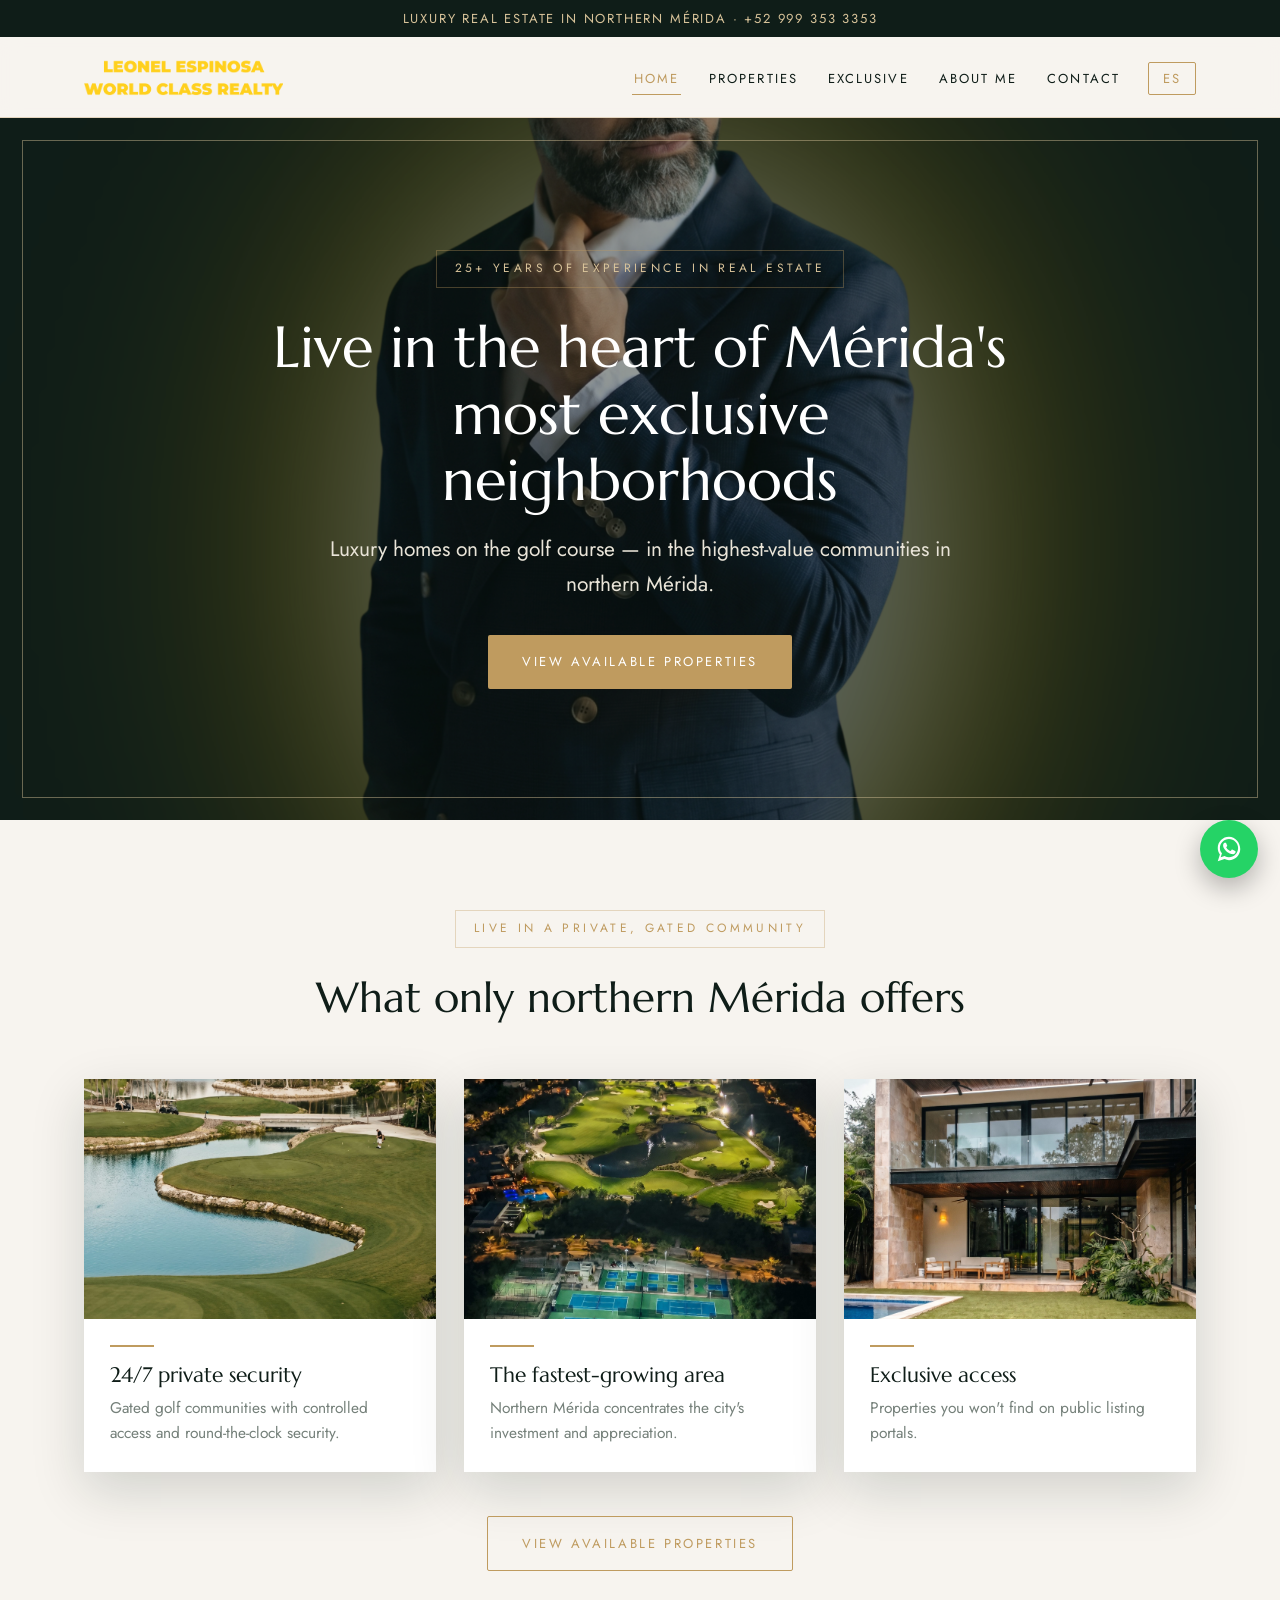
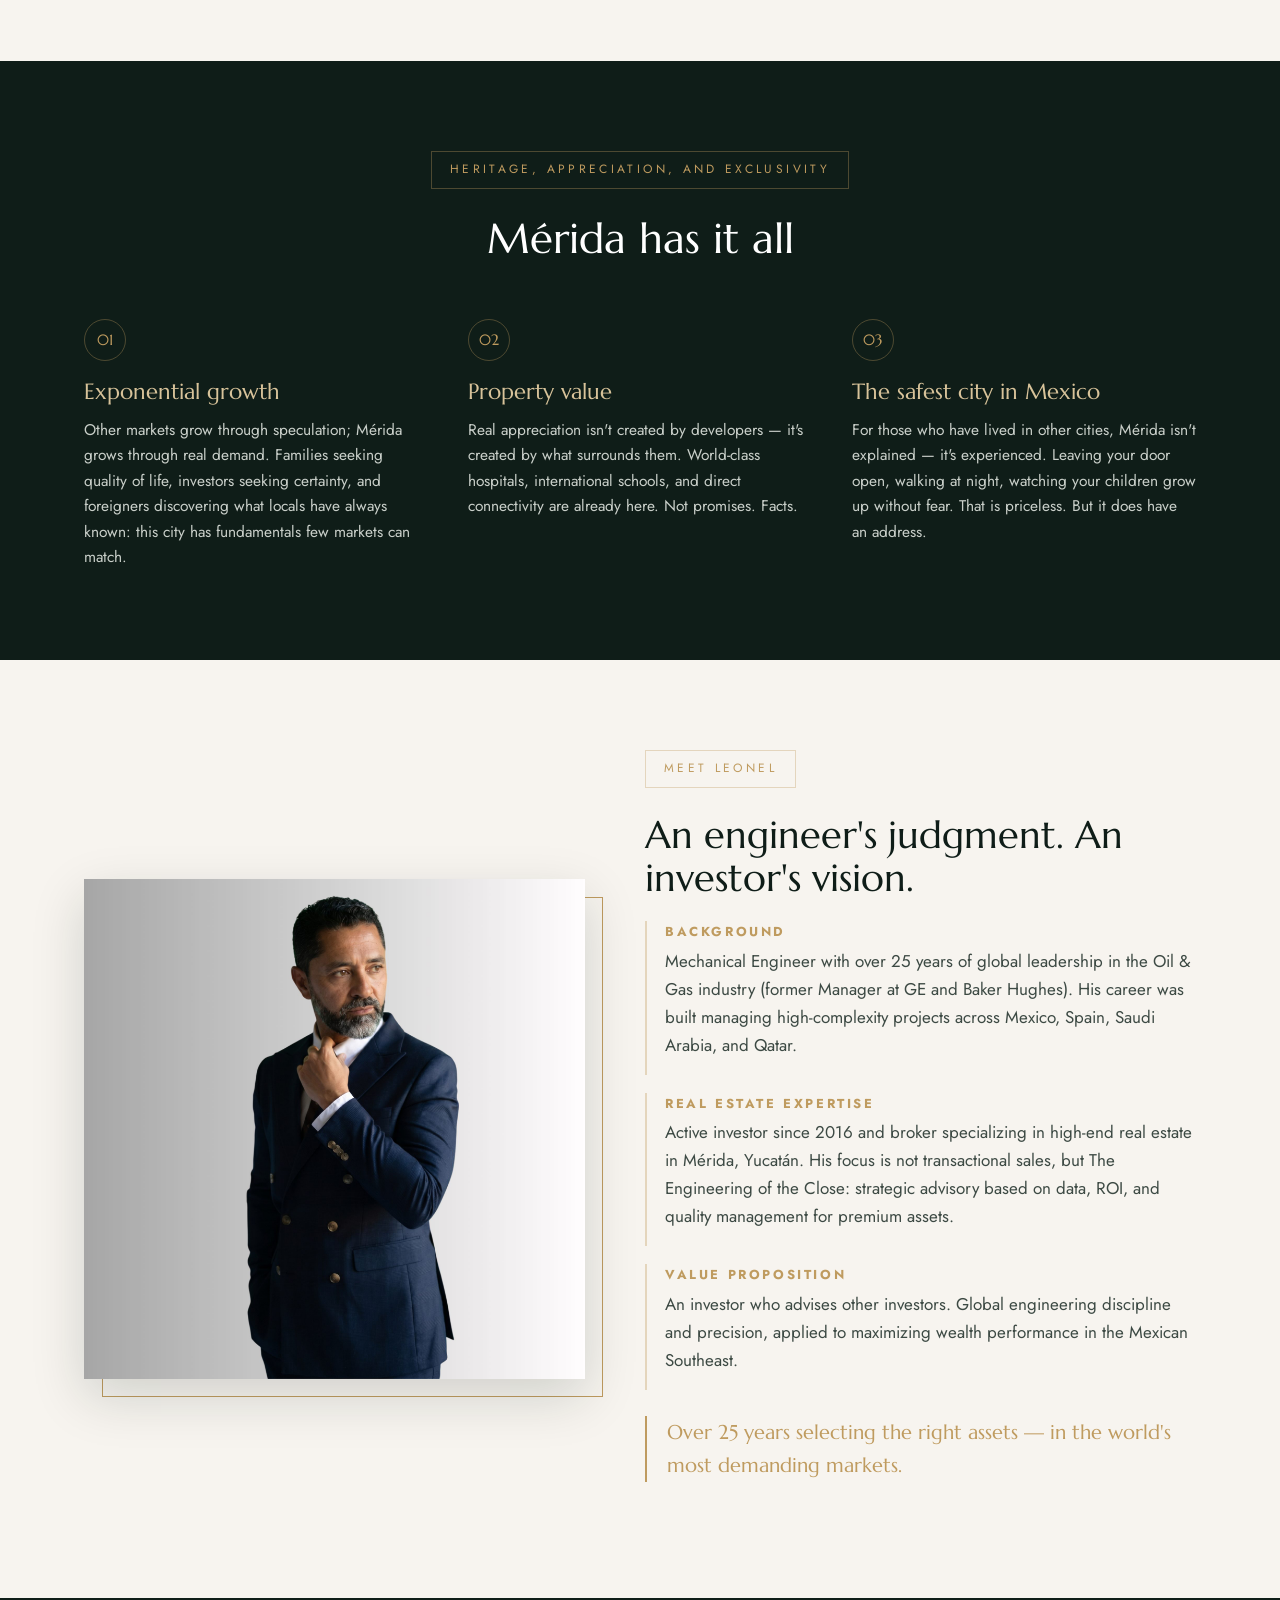
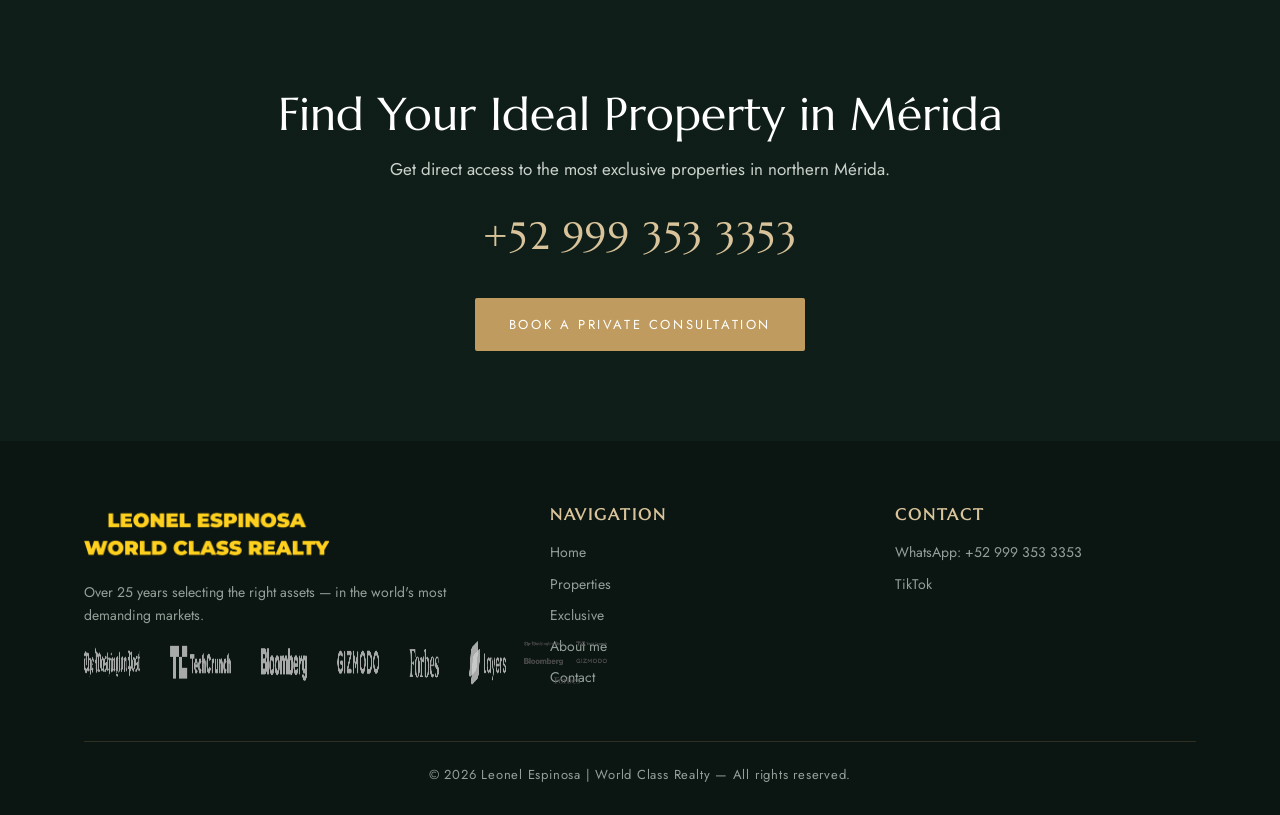
==== en/index.html @ 564f8a2b "Add files via upload" ====
<!DOCTYPE html>
<html lang="en">
<head>
  <meta charset="UTF-8">
  <meta name="viewport" content="width=device-width, initial-scale=1">
  <title>Luxury Homes in Mérida | Golf Communities | Leonel Espinosa</title>
  <meta name="description" content="Discover luxury homes in Mérida's most exclusive golf communities. Work with Leonel Espinosa — 25+ years of experience in high-value real estate markets worldwide.">
  <meta name="author" content="Leonel Espinosa">
  <meta property="og:title" content="Luxury Homes in Mérida | Golf Communities | Leonel Espinosa">
  <meta property="og:description" content="Discover luxury homes in Mérida's most exclusive golf communities. Work with Leonel Espinosa — 25+ years of experience in high-value real estate markets worldwide.">
  <meta property="og:type" content="website">
  <link rel="canonical" href="https://leonelespinosaworldclass.com/en/">
  <link rel="alternate" hreflang="es" href="https://leonelespinosaworldclass.com/es/">
  <link rel="alternate" hreflang="en" href="https://leonelespinosaworldclass.com/en/">
  <link rel="icon" type="image/png" href="/assets/img/logo.png">
  <link rel="preconnect" href="https://fonts.googleapis.com">
  <link rel="preconnect" href="https://fonts.gstatic.com" crossorigin>
  <link href="https://fonts.googleapis.com/css2?family=Marcellus&family=Jost:wght@300;400;500&display=swap" rel="stylesheet">
  <link rel="stylesheet" href="/assets/styles.css">
</head>
<body>
<div class="topbar">Luxury real estate in northern Mérida · +52 999 353 3353</div>
<header class="site">
  <nav class="nav">
    <a class="brand" href="/en/"><img src="/assets/img/logo.png" alt="Leonel Espinosa | World Class Realty"></a>
    <input type="checkbox" id="nav-toggle" aria-label="Menu">
    <label class="burger" for="nav-toggle" aria-hidden="true"><span></span><span></span><span></span></label>
    <ul class="nav-links">
      <li><a href="/en/" class="active">Home</a></li>
      <li><a href="/en/properties/">Properties</a></li>
      <li><a href="/en/exclusive/">Exclusive</a></li>
      <li><a href="/en/about/">About me</a></li>
      <li><a href="/en/contact/">Contact</a></li>
      <li><a class="lang" href="/es/">ES</a></li>
    </ul>
  </nav>
</header>
<section class="hero" style="padding:0">
  <video autoplay muted loop playsinline poster="/assets/img/home-1.png">
    <source src="/assets/video/hero.mp4" type="video/mp4">
  </video>
  <div class="frame"></div>
  <div class="hero-content">
    <span class="eyebrow">25+ years of experience in real estate</span>
    <h1>Live in the heart of Mérida's most exclusive neighborhoods</h1>
    <p class="sub">Luxury homes on the golf course — in the highest-value communities in northern Mérida.</p>
    <a class="btn" href="/en/properties/">View available properties</a>
  </div>
</section>

<section>
  <div class="wrap">
    <div class="sec-head"><span class="eyebrow">Live in a private, gated community</span><h2>What only northern Mérida offers</h2></div>
    <div class="pillars">
      <div class="pillar"><img src="/assets/img/security.jpg" alt="" loading="lazy">
        <div class="pad"><div class="rule"></div><h3>24/7 private security</h3><p>Gated golf communities with controlled access and round-the-clock security.</p></div></div>
      <div class="pillar"><img src="/assets/img/north.jpg" alt="" loading="lazy">
        <div class="pad"><div class="rule"></div><h3>The fastest-growing area</h3><p>Northern Mérida concentrates the city's investment and appreciation.</p></div></div>
      <div class="pillar"><img src="/assets/img/prop-ycc.jpg" alt="" loading="lazy">
        <div class="pad"><div class="rule"></div><h3>Exclusive access</h3><p>Properties you won't find on public listing portals.</p></div></div>
    </div>
    <p style="text-align:center;margin-top:44px"><a class="btn ghost" href="/en/properties/">View available properties</a></p>
  </div>
</section>

<section class="dark">
  <div class="wrap">
    <div class="sec-head"><span class="eyebrow">Heritage, appreciation, and exclusivity</span><h2>Mérida has it all</h2></div>
    <div class="reasons">
      <div class="reason"><div class="num">01</div><h3>Exponential growth</h3><p>Other markets grow through speculation; Mérida grows through real demand. Families seeking quality of life, investors seeking certainty, and foreigners discovering what locals have always known: this city has fundamentals few markets can match.</p></div>
      <div class="reason"><div class="num">02</div><h3>Property value</h3><p>Real appreciation isn't created by developers — it's created by what surrounds them. World-class hospitals, international schools, and direct connectivity are already here. Not promises. Facts.</p></div>
      <div class="reason"><div class="num">03</div><h3>The safest city in Mexico</h3><p>For those who have lived in other cities, Mérida isn't explained — it's experienced. Leaving your door open, walking at night, watching your children grow up without fear. That is priceless. But it does have an address.</p></div>
    </div>
  </div>
</section>

<section>
  <div class="wrap">
    <div class="split">
      <div class="photo"><img src="/assets/img/leonel.jpg" alt="Leonel Espinosa"></div>
      <div>
        <span class="eyebrow" style="color:var(--gold)">Meet Leonel</span>
        <h2>An engineer's judgment. An investor's vision.</h2>
        <div class="cred">
        <div><b>Background</b><p>Mechanical Engineer with over 25 years of global leadership in the Oil & Gas industry (former Manager at GE and Baker Hughes). His career was built managing high-complexity projects across Mexico, Spain, Saudi Arabia, and Qatar.</p></div>
        <div><b>Real estate expertise</b><p>Active investor since 2016 and broker specializing in high-end real estate in Mérida, Yucatán. His focus is not transactional sales, but The Engineering of the Close: strategic advisory based on data, ROI, and quality management for premium assets.</p></div>
        <div><b>Value proposition</b><p>An investor who advises other investors. Global engineering discipline and precision, applied to maximizing wealth performance in the Mexican Southeast.</p></div>
        </div>
        <blockquote>Over 25 years selecting the right assets — in the world's most demanding markets.</blockquote>
      </div>
    </div>
  </div>
</section>

<section class="cta">
  <div class="wrap">
    <h2>Find Your Ideal Property in Mérida</h2>
    <p>Get direct access to the most exclusive properties in northern Mérida.</p>
    <a class="phone" href="tel:+529993533353">+52 999 353 3353</a>
    <a class="btn" href="https://api.whatsapp.com/send?phone=+529993533353&text=Hello,%20I%27d%20like%20more%20information%20about%20properties%20for%20sale%20in%20M%C3%A9rida." target="_blank" rel="noopener">Book a Private Consultation</a>
  </div>
</section>
<footer>
  <div class="wrap">
    <div class="foot">
      <div>
        <img class="logo" src="/assets/img/logo.png" alt="World Class Realty">
        <p>Over 25 years selecting the right assets — in the world's most demanding markets.</p>
        <div class="partners">
          <img src="/assets/img/partner-1.png" alt="">
          <img src="/assets/img/partner-2.png" alt="">
        </div>
      </div>
      <div>
        <h4>Navigation</h4>
        <a href="/en/">Home</a>
        <a href="/en/properties/">Properties</a>
        <a href="/en/exclusive/">Exclusive</a>
        <a href="/en/about/">About me</a>
        <a href="/en/contact/">Contact</a>
      </div>
      <div>
        <h4>Contact</h4>
        <a href="https://api.whatsapp.com/send?phone=+529993533353&text=Hello,%20I%27d%20like%20more%20information%20about%20properties%20for%20sale%20in%20M%C3%A9rida." target="_blank" rel="noopener">WhatsApp: +52 999 353 3353</a>
        <a href="https://www.tiktok.com/" target="_blank" rel="noopener">TikTok</a>
      </div>
    </div>
    <div class="copy">© 2026 Leonel Espinosa | World Class Realty — All rights reserved.</div>
  </div>
</footer>
<a class="wa-float" href="https://api.whatsapp.com/send?phone=+529993533353&text=Hello,%20I%27d%20like%20more%20information%20about%20properties%20for%20sale%20in%20M%C3%A9rida." target="_blank" rel="noopener" aria-label="WhatsApp"><svg viewBox="0 0 32 32" aria-hidden="true"><path d="M16 3C9.4 3 4 8.3 4 14.9c0 2.6.9 5 2.3 7L4 29l7.3-2.3c1.5.8 3.1 1.2 4.7 1.2 6.6 0 12-5.3 12-11.9S22.6 3 16 3zm0 21.8c-1.5 0-3-.4-4.3-1.2l-.3-.2-4.3 1.4 1.4-4.2-.2-.3c-1.3-1.6-2-3.5-2-5.5C6.3 9.5 10.7 5.2 16 5.2s9.7 4.3 9.7 9.7-4.4 9.9-9.7 9.9zm5.5-7.3c-.3-.2-1.8-.9-2-1-.3-.1-.5-.2-.7.2s-.8 1-.9 1.2c-.2.2-.4.2-.7.1-.3-.2-1.3-.5-2.4-1.5-.9-.8-1.5-1.8-1.7-2.1-.2-.3 0-.5.1-.6l.5-.6c.2-.2.2-.3.3-.5.1-.2.1-.4 0-.6-.1-.2-.7-1.7-1-2.3-.2-.6-.5-.5-.7-.5h-.6c-.2 0-.6.1-.9.4-.3.3-1.1 1.1-1.1 2.7s1.2 3.1 1.3 3.3c.2.2 2.3 3.6 5.7 5 .8.3 1.4.5 1.9.7.8.2 1.5.2 2.1.1.6-.1 1.8-.7 2.1-1.5.3-.7.3-1.3.2-1.5-.1-.1-.3-.2-.5-.3z"/></svg></a>
</body>
</html>
---- assets/styles.css ----
/* ============================================================
   Leonel Espinosa | World Class Realty
   Paleta: verde selva profundo + marfil + oro champán
   Display: Marcellus · Cuerpo: Jost
   ============================================================ */
:root{
  --ink:#0F1D18;
  --ink-2:#16281F;
  --ivory:#F7F4EF;
  --white:#FFFFFF;
  --gold:#BF9B5F;
  --gold-soft:#D8C39A;
  --stone:#75807A;
  --line:rgba(191,155,95,.35);
  --shadow:0 18px 50px rgba(15,29,24,.16);
  --max:1160px;
}
*{box-sizing:border-box;margin:0;padding:0}
html{scroll-behavior:smooth}
body{
  font-family:'Jost',system-ui,sans-serif;
  color:var(--ink);
  background:var(--ivory);
  line-height:1.65;
  font-size:17px;
}
img{max-width:100%;display:block}
a{color:inherit;text-decoration:none}
h1,h2,h3,.display{font-family:'Marcellus',serif;font-weight:400;line-height:1.15}

.wrap{max-width:var(--max);margin:0 auto;padding:0 24px}

/* ---------- Header ---------- */
.topbar{
  background:var(--ink);color:var(--gold-soft);
  font-size:13px;letter-spacing:.14em;text-transform:uppercase;
  text-align:center;padding:8px 16px;
}
header.site{
  position:sticky;top:0;z-index:50;
  background:rgba(247,244,239,.92);backdrop-filter:blur(10px);
  border-bottom:1px solid var(--line);
}
.nav{display:flex;align-items:center;gap:28px;padding:14px 24px;max-width:var(--max);margin:0 auto}
.brand img{height:52px;width:auto}
.nav-links{display:flex;gap:26px;margin-left:auto;align-items:center;list-style:none}
.nav-links a{
  font-size:13px;letter-spacing:.16em;text-transform:uppercase;color:var(--ink);
  padding:6px 2px;border-bottom:1px solid transparent;transition:.25s;
}
.nav-links a:hover,.nav-links a.active{color:var(--gold);border-bottom-color:var(--gold)}
.lang{
  border:1px solid var(--gold);padding:6px 14px!important;border-radius:2px;
  color:var(--gold)!important;border-bottom:1px solid var(--gold)!important;
}
.lang:hover{background:var(--gold);color:var(--white)!important}
.burger{display:none;margin-left:auto;cursor:pointer;flex-direction:column;gap:5px;padding:8px}
.burger span{width:26px;height:2px;background:var(--ink);transition:.3s}
#nav-toggle{display:none}

/* ---------- Hero ---------- */
.hero{
  position:relative;color:var(--white);overflow:hidden;
  min-height:78vh;display:flex;align-items:center;
  background:var(--ink);
}
.hero video,.hero .hero-img{
  position:absolute;inset:0;width:100%;height:100%;object-fit:cover;opacity:.55;
}
.hero .frame{
  position:absolute;inset:22px;border:1px solid rgba(216,195,154,.45);pointer-events:none;
}
.hero-content{position:relative;z-index:2;max-width:820px;margin:0 auto;text-align:center;padding:90px 24px}
.eyebrow{
  display:inline-block;font-size:12px;letter-spacing:.28em;text-transform:uppercase;
  color:var(--gold-soft);border:1px solid var(--line);padding:8px 18px;margin-bottom:26px;
}
.hero h1{font-size:clamp(34px,5vw,58px);margin-bottom:18px}
.hero p.sub{font-size:clamp(17px,2vw,21px);color:#E9E4D8;max-width:640px;margin:0 auto 34px}

/* ---------- Botones ---------- */
.btn{
  display:inline-block;background:var(--gold);color:var(--white);
  font-size:13px;letter-spacing:.2em;text-transform:uppercase;
  padding:16px 34px;border-radius:2px;transition:.25s;
}
.btn:hover{background:#A9854B;transform:translateY(-2px)}
.btn.ghost{background:transparent;border:1px solid var(--gold);color:var(--gold)}
.btn.ghost:hover{background:var(--gold);color:var(--white)}

/* ---------- Secciones ---------- */
section{padding:90px 0}
.sec-head{text-align:center;max-width:680px;margin:0 auto 56px}
.sec-head .eyebrow{color:var(--gold);border-color:var(--line)}
.sec-head h2{font-size:clamp(28px,3.6vw,42px)}
.sec-head p{color:var(--stone);margin-top:14px}

/* Pilares */
.pillars{display:grid;grid-template-columns:repeat(3,1fr);gap:28px}
.pillar{background:var(--white);box-shadow:var(--shadow);overflow:hidden}
.pillar img{height:240px;width:100%;object-fit:cover}
.pillar .pad{padding:26px}
.pillar h3{font-size:21px;margin-bottom:8px}
.pillar p{color:var(--stone);font-size:15.5px}
.rule{width:44px;height:2px;background:var(--gold);margin-bottom:16px}

/* Propiedades */
.props{display:grid;grid-template-columns:repeat(auto-fill,minmax(320px,1fr));gap:30px}
.prop{background:var(--white);box-shadow:var(--shadow);transition:.3s;display:block}
.prop:hover{transform:translateY(-6px)}
.prop .ph{position:relative;overflow:hidden}
.prop img{height:260px;width:100%;object-fit:cover;transition:.5s}
.prop:hover img{transform:scale(1.05)}
.prop .price{
  position:absolute;left:0;bottom:0;background:var(--ink);color:var(--gold-soft);
  font-family:'Marcellus',serif;font-size:18px;padding:10px 18px;
}
.prop .pad{padding:22px 24px}
.prop h3{font-size:19px;margin-bottom:6px}
.prop .loc{color:var(--stone);font-size:14px;letter-spacing:.06em;text-transform:uppercase}
.prop .more{color:var(--gold);font-size:13px;letter-spacing:.18em;text-transform:uppercase;margin-top:14px;display:inline-block}

/* Sección oscura */
.dark{background:var(--ink);color:var(--ivory)}
.dark .sec-head h2{color:var(--white)}
.dark .sec-head p{color:#B9C2BC}

/* Tres razones */
.reasons{display:grid;grid-template-columns:repeat(3,1fr);gap:40px}
.reason h3{color:var(--gold-soft);font-size:22px;margin-bottom:12px}
.reason p{color:#C9CFC9;font-size:15.5px}
.reason .num{
  font-family:'Marcellus',serif;font-size:15px;color:var(--gold);
  border:1px solid var(--line);width:42px;height:42px;display:flex;
  align-items:center;justify-content:center;border-radius:50%;margin-bottom:18px;
}

/* Split (about) */
.split{display:grid;grid-template-columns:1fr 1.1fr;gap:60px;align-items:center}
.split .photo{position:relative}
.split .photo img{box-shadow:var(--shadow)}
.split .photo::after{
  content:"";position:absolute;inset:18px -18px -18px 18px;border:1px solid var(--gold);z-index:-1;
}
.split h2{font-size:clamp(26px,3.4vw,38px);margin-bottom:20px}
.split .lead{font-size:18px;margin-bottom:16px}
.split p{color:#3d4a44;margin-bottom:16px}
blockquote{
  font-family:'Marcellus',serif;font-size:20px;color:var(--gold);
  border-left:2px solid var(--gold);padding-left:20px;margin:26px 0;
}
.cred{display:grid;gap:18px;margin-top:10px}
.cred div{border-left:2px solid var(--line);padding-left:18px}
.cred b{display:block;font-size:13px;letter-spacing:.2em;text-transform:uppercase;color:var(--gold);margin-bottom:4px}

/* CTA final */
.cta{
  background:linear-gradient(rgba(15,29,24,.88),rgba(15,29,24,.88)),var(--ink);
  color:var(--white);text-align:center;
}
.cta h2{font-size:clamp(30px,4vw,46px);margin-bottom:14px}
.cta p{color:#CBD2CC;max-width:560px;margin:0 auto 10px}
.cta .phone{
  font-family:'Marcellus',serif;font-size:clamp(26px,3.4vw,38px);
  color:var(--gold-soft);display:block;margin:22px 0 30px;letter-spacing:.04em;
}

/* Footer */
footer{background:#0B1512;color:#93A099;padding:60px 0 30px;font-size:14px}
.foot{display:grid;grid-template-columns:1.4fr 1fr 1fr;gap:44px;align-items:start}
.foot img.logo{height:64px;margin-bottom:16px}
.foot h4{color:var(--gold-soft);font-family:'Marcellus',serif;font-size:16px;letter-spacing:.12em;text-transform:uppercase;margin-bottom:14px}
.foot a{display:block;margin-bottom:8px;transition:.2s}
.foot a:hover{color:var(--gold-soft)}
.partners{display:flex;gap:18px;align-items:center;margin-top:14px}
.partners img{height:44px;width:auto;filter:grayscale(1) brightness(1.6);opacity:.8}
.copy{border-top:1px solid rgba(191,155,95,.2);margin-top:44px;padding-top:22px;text-align:center;font-size:13px;letter-spacing:.06em}

/* WhatsApp flotante */
.wa-float{
  position:fixed;right:22px;bottom:22px;z-index:60;
  width:58px;height:58px;border-radius:50%;background:#25D366;
  display:flex;align-items:center;justify-content:center;
  box-shadow:0 10px 26px rgba(0,0,0,.28);transition:.25s;
}
.wa-float:hover{transform:scale(1.08)}
.wa-float svg{width:30px;height:30px;fill:#fff}

/* ---------- Responsive ---------- */
@media (max-width:920px){
  .pillars,.reasons{grid-template-columns:1fr}
  .split{grid-template-columns:1fr}
  .foot{grid-template-columns:1fr;gap:30px}
  .burger{display:flex}
  .nav-links{
    position:fixed;inset:0;top:0;background:var(--ink);
    flex-direction:column;justify-content:center;gap:30px;
    transform:translateX(100%);transition:.35s;margin:0;
  }
  .nav-links a{color:var(--ivory);font-size:16px}
  #nav-toggle:checked ~ .nav-links{transform:translateX(0)}
  #nav-toggle:checked ~ .burger span:nth-child(1){transform:translateY(7px) rotate(45deg);background:var(--ivory)}
  #nav-toggle:checked ~ .burger span:nth-child(2){opacity:0}
  #nav-toggle:checked ~ .burger span:nth-child(3){transform:translateY(-7px) rotate(-45deg);background:var(--ivory)}
  .burger{z-index:70}
}
@media (prefers-reduced-motion:reduce){
  *{transition:none!important;animation:none!important}
}
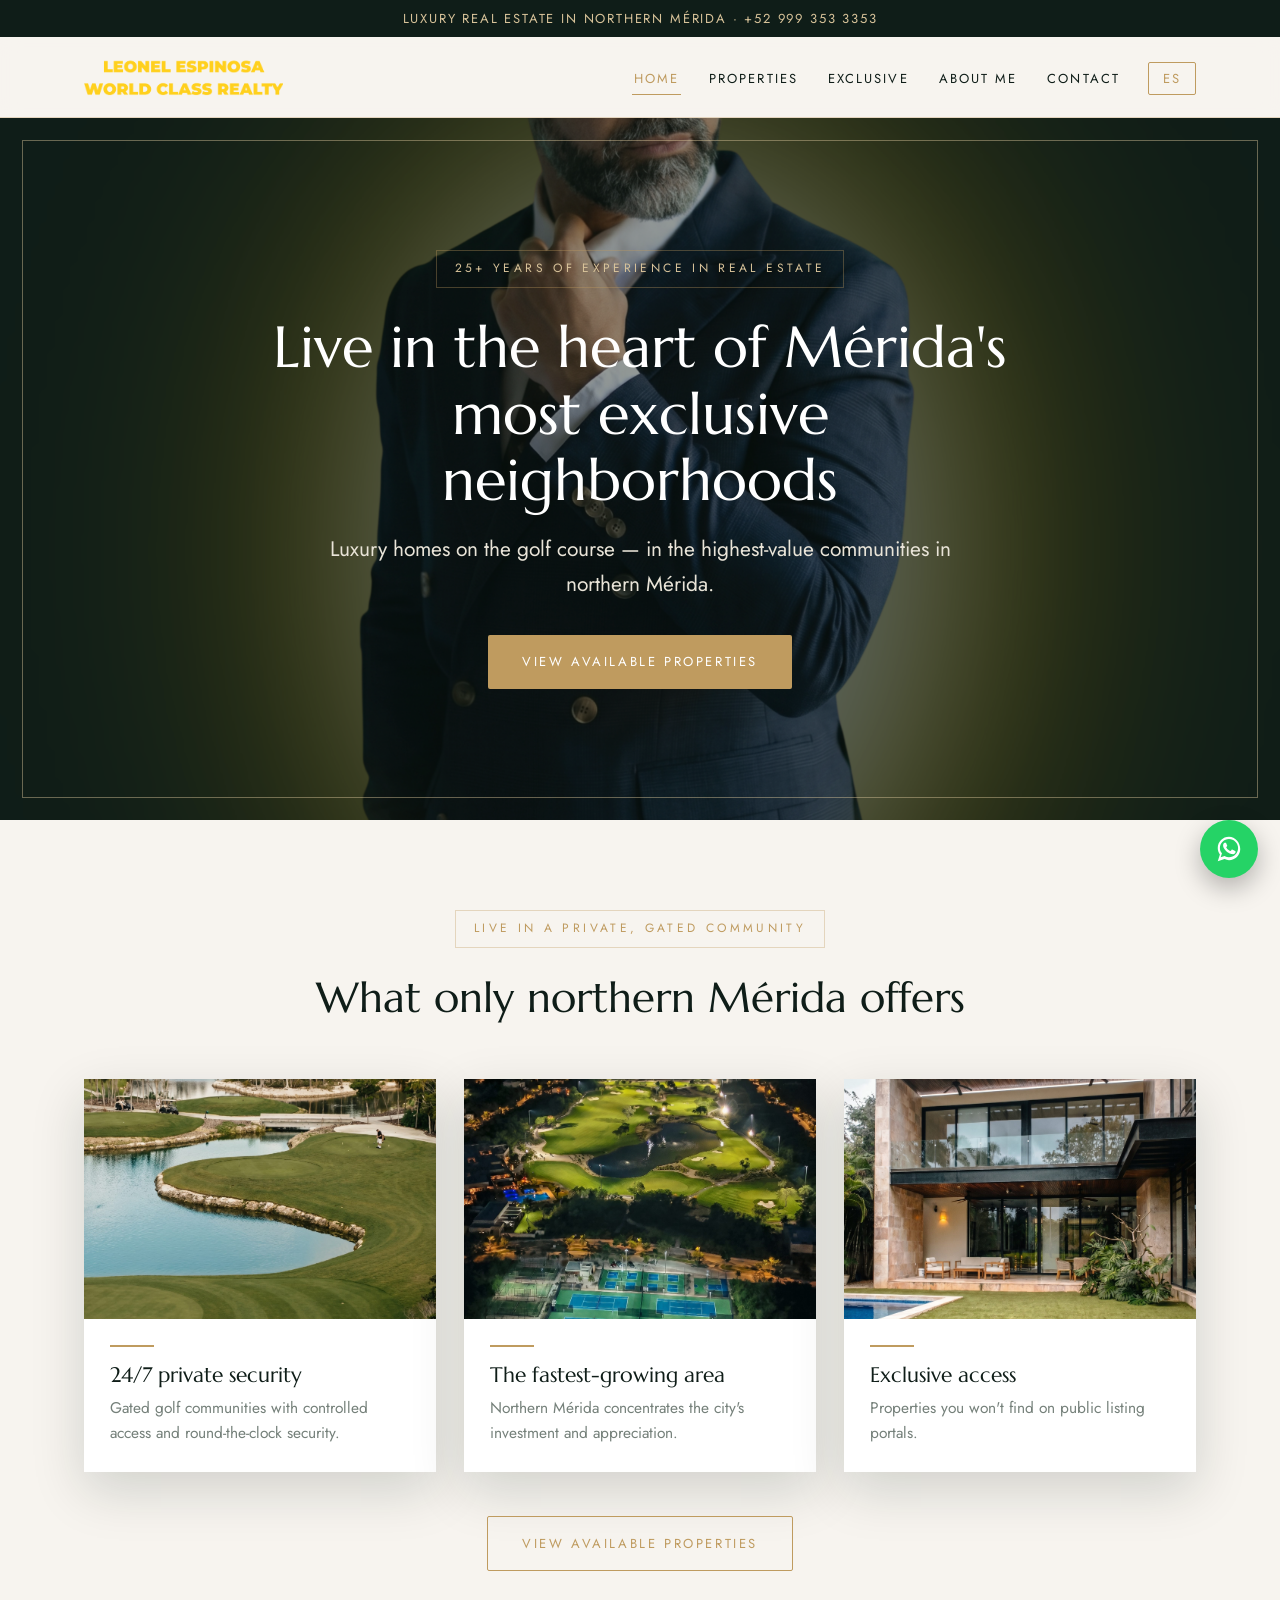
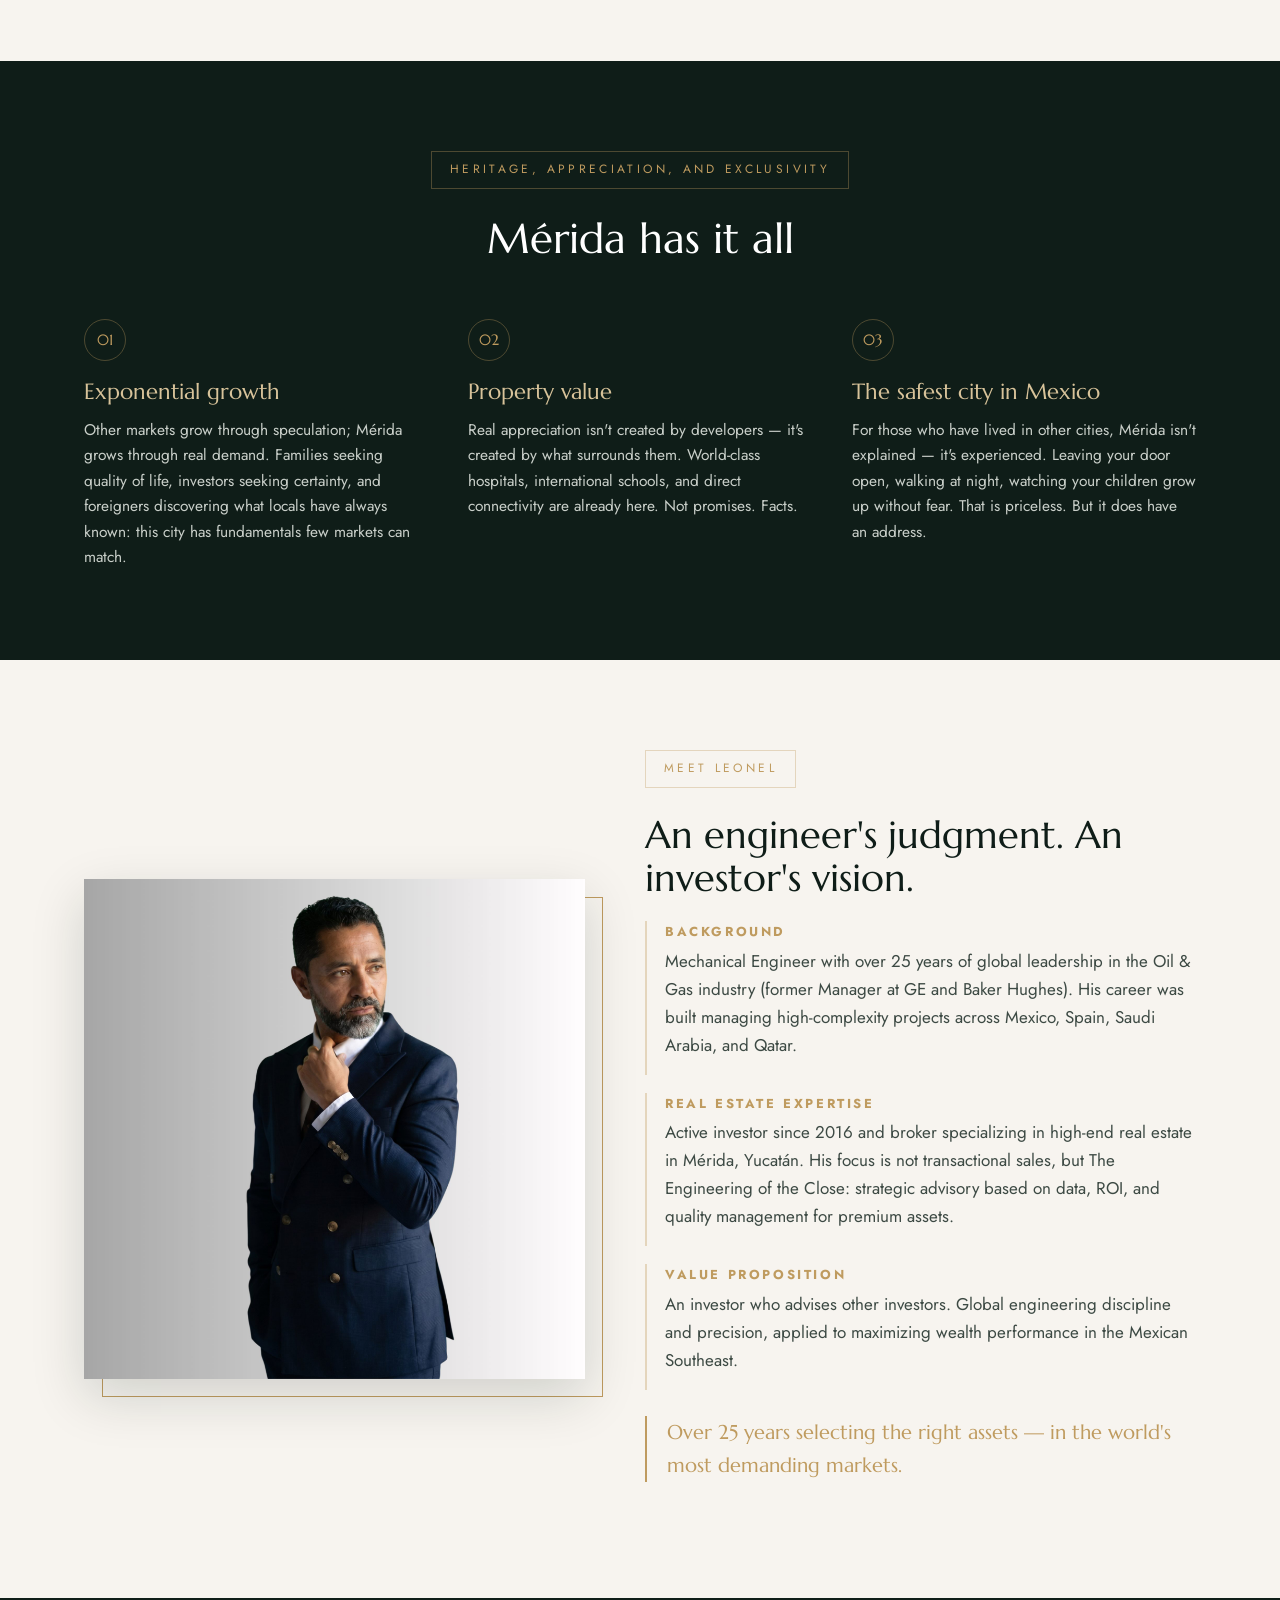
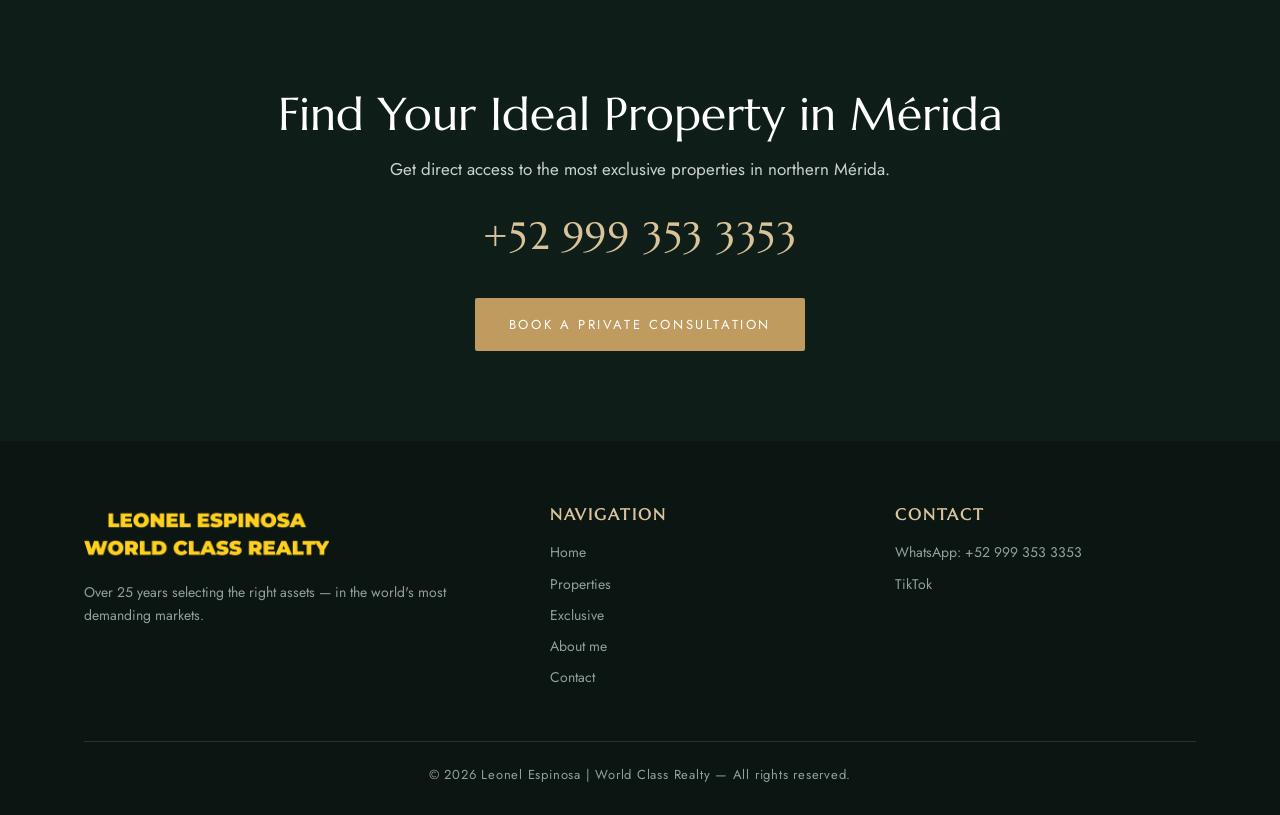
==== commit 95f51bc4: "Remove leftover press-logo strip from footer The footer had a "partners" row with generic template p" ====
--- a/en/index.html
+++ b/en/index.html
@@ -106,10 +106,6 @@
       <div>
         <img class="logo" src="/assets/img/logo.png" alt="World Class Realty">
         <p>Over 25 years selecting the right assets — in the world's most demanding markets.</p>
-        <div class="partners">
-          <img src="/assets/img/partner-1.png" alt="">
-          <img src="/assets/img/partner-2.png" alt="">
-        </div>
       </div>
       <div>
         <h4>Navigation</h4>
@@ -129,5 +125,17 @@
   </div>
 </footer>
 <a class="wa-float" href="https://api.whatsapp.com/send?phone=+529993533353&text=Hello,%20I%27d%20like%20more%20information%20about%20properties%20for%20sale%20in%20M%C3%A9rida." target="_blank" rel="noopener" aria-label="WhatsApp"><svg viewBox="0 0 32 32" aria-hidden="true"><path d="M16 3C9.4 3 4 8.3 4 14.9c0 2.6.9 5 2.3 7L4 29l7.3-2.3c1.5.8 3.1 1.2 4.7 1.2 6.6 0 12-5.3 12-11.9S22.6 3 16 3zm0 21.8c-1.5 0-3-.4-4.3-1.2l-.3-.2-4.3 1.4 1.4-4.2-.2-.3c-1.3-1.6-2-3.5-2-5.5C6.3 9.5 10.7 5.2 16 5.2s9.7 4.3 9.7 9.7-4.4 9.9-9.7 9.9zm5.5-7.3c-.3-.2-1.8-.9-2-1-.3-.1-.5-.2-.7.2s-.8 1-.9 1.2c-.2.2-.4.2-.7.1-.3-.2-1.3-.5-2.4-1.5-.9-.8-1.5-1.8-1.7-2.1-.2-.3 0-.5.1-.6l.5-.6c.2-.2.2-.3.3-.5.1-.2.1-.4 0-.6-.1-.2-.7-1.7-1-2.3-.2-.6-.5-.5-.7-.5h-.6c-.2 0-.6.1-.9.4-.3.3-1.1 1.1-1.1 2.7s1.2 3.1 1.3 3.3c.2.2 2.3 3.6 5.7 5 .8.3 1.4.5 1.9.7.8.2 1.5.2 2.1.1.6-.1 1.8-.7 2.1-1.5.3-.7.3-1.3.2-1.5-.1-.1-.3-.2-.5-.3z"/></svg></a>
+<script>
+(function(){
+  document.querySelectorAll('.hero video').forEach(function(v){
+    v.muted = true;
+    var tryPlay = function(){ var p = v.play(); if (p && p.catch) p.catch(function(){}); };
+    tryPlay();
+    ['touchstart','click','scroll'].forEach(function(evt){
+      document.addEventListener(evt, tryPlay, {once:true, passive:true});
+    });
+  });
+})();
+</script>
 </body>
 </html>
--- a/assets/styles.css
+++ b/assets/styles.css
@@ -16,13 +16,15 @@
   --max:1160px;
 }
 *{box-sizing:border-box;margin:0;padding:0}
-html{scroll-behavior:smooth}
+html{scroll-behavior:smooth;overflow-x:hidden;width:100%}
 body{
   font-family:'Jost',system-ui,sans-serif;
   color:var(--ink);
   background:var(--ivory);
   line-height:1.65;
   font-size:17px;
+  overflow-x:hidden;
+  width:100%;
 }
 img{max-width:100%;display:block}
 a{color:inherit;text-decoration:none}
@@ -172,8 +174,6 @@
 .foot h4{color:var(--gold-soft);font-family:'Marcellus',serif;font-size:16px;letter-spacing:.12em;text-transform:uppercase;margin-bottom:14px}
 .foot a{display:block;margin-bottom:8px;transition:.2s}
 .foot a:hover{color:var(--gold-soft)}
-.partners{display:flex;gap:18px;align-items:center;margin-top:14px}
-.partners img{height:44px;width:auto;filter:grayscale(1) brightness(1.6);opacity:.8}
 .copy{border-top:1px solid rgba(191,155,95,.2);margin-top:44px;padding-top:22px;text-align:center;font-size:13px;letter-spacing:.06em}
 
 /* WhatsApp flotante */
@@ -191,6 +191,7 @@
   .pillars,.reasons{grid-template-columns:1fr}
   .split{grid-template-columns:1fr}
   .foot{grid-template-columns:1fr;gap:30px}
+  .props{grid-template-columns:1fr}
   .burger{display:flex}
   .nav-links{
     position:fixed;inset:0;top:0;background:var(--ink);
